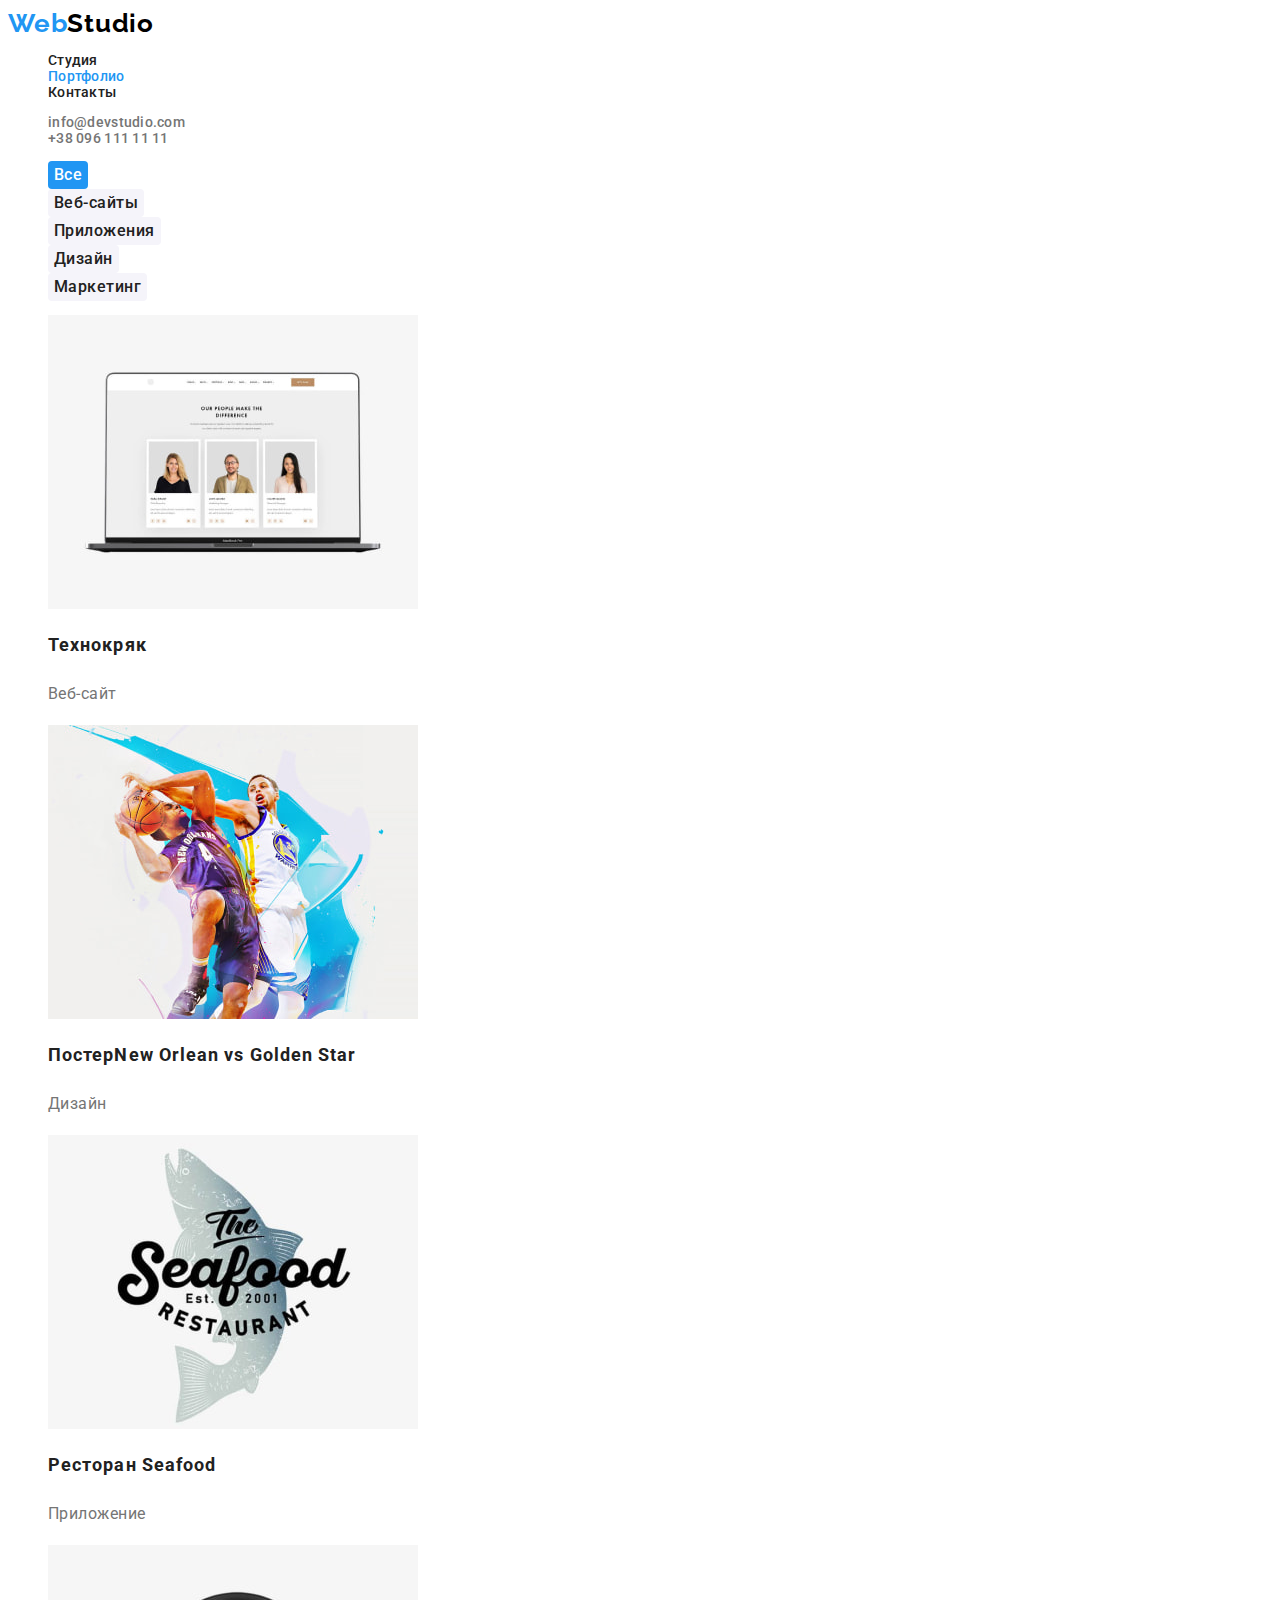
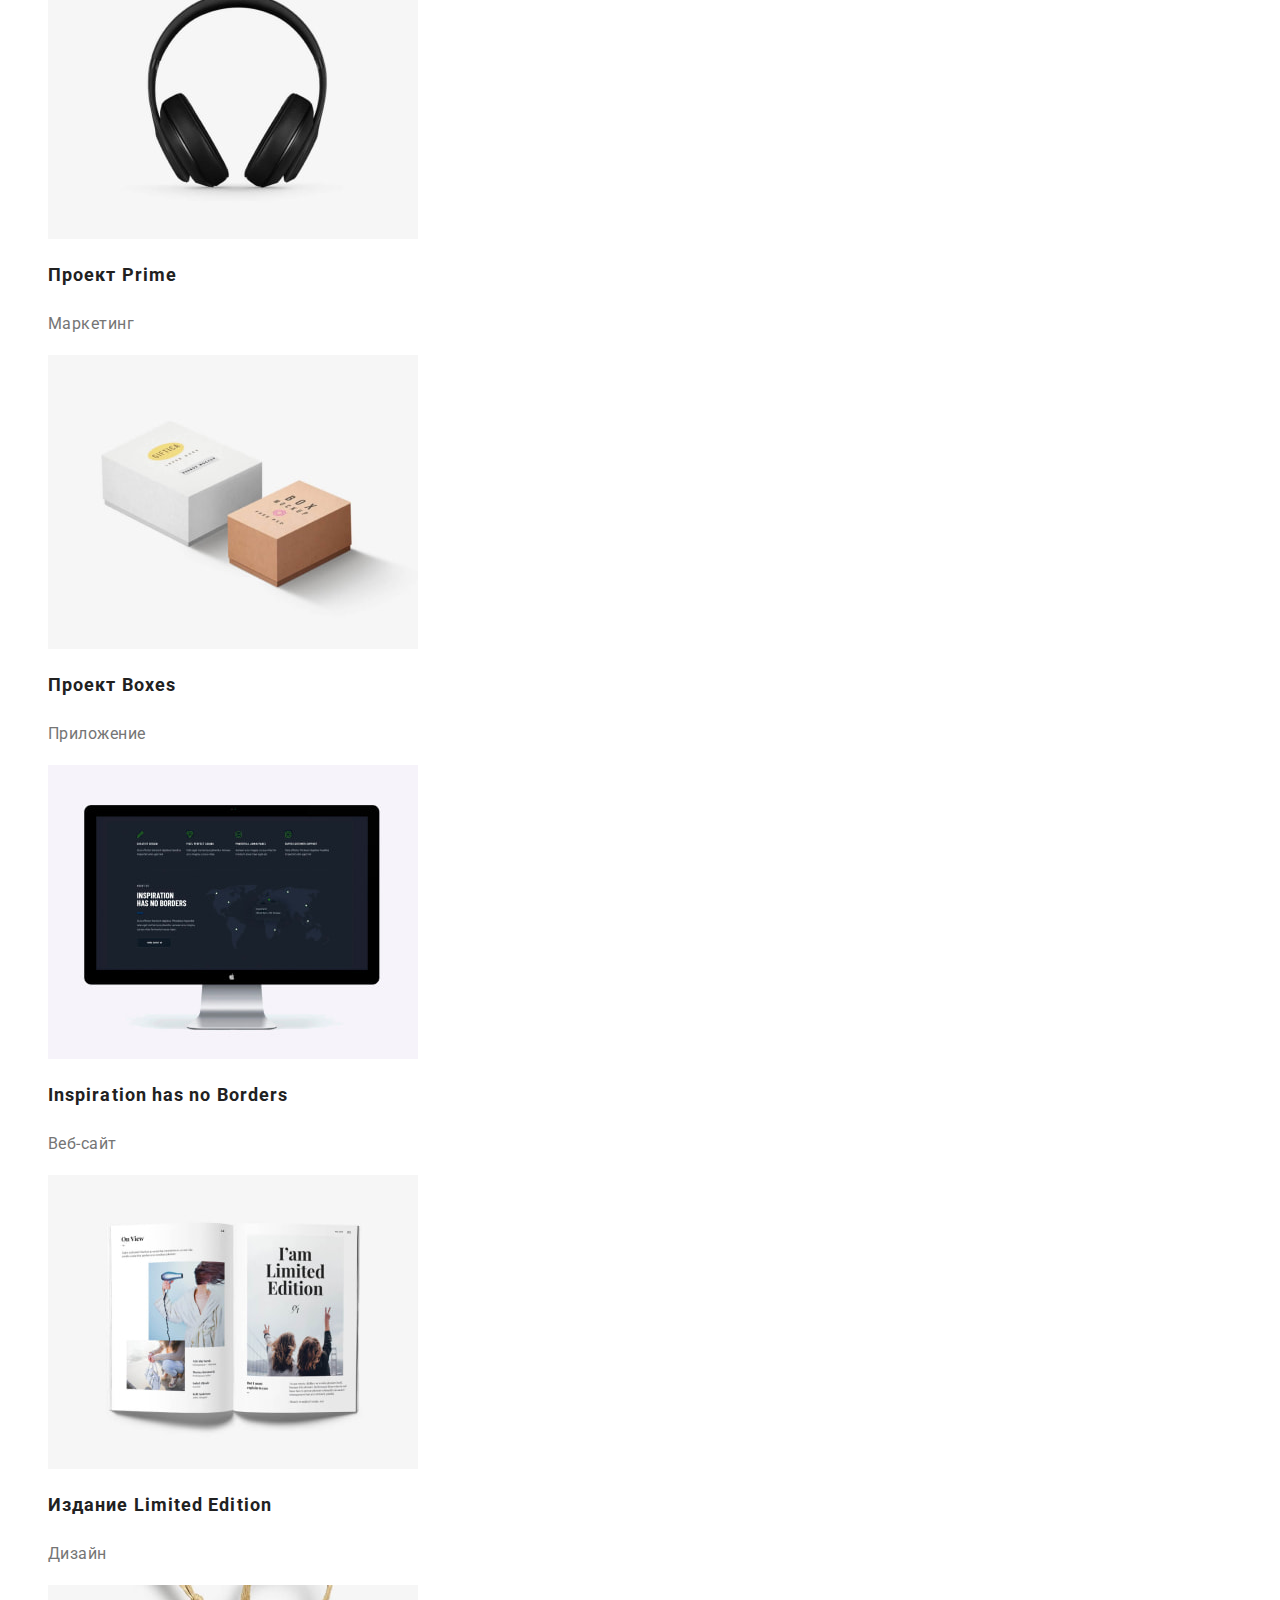
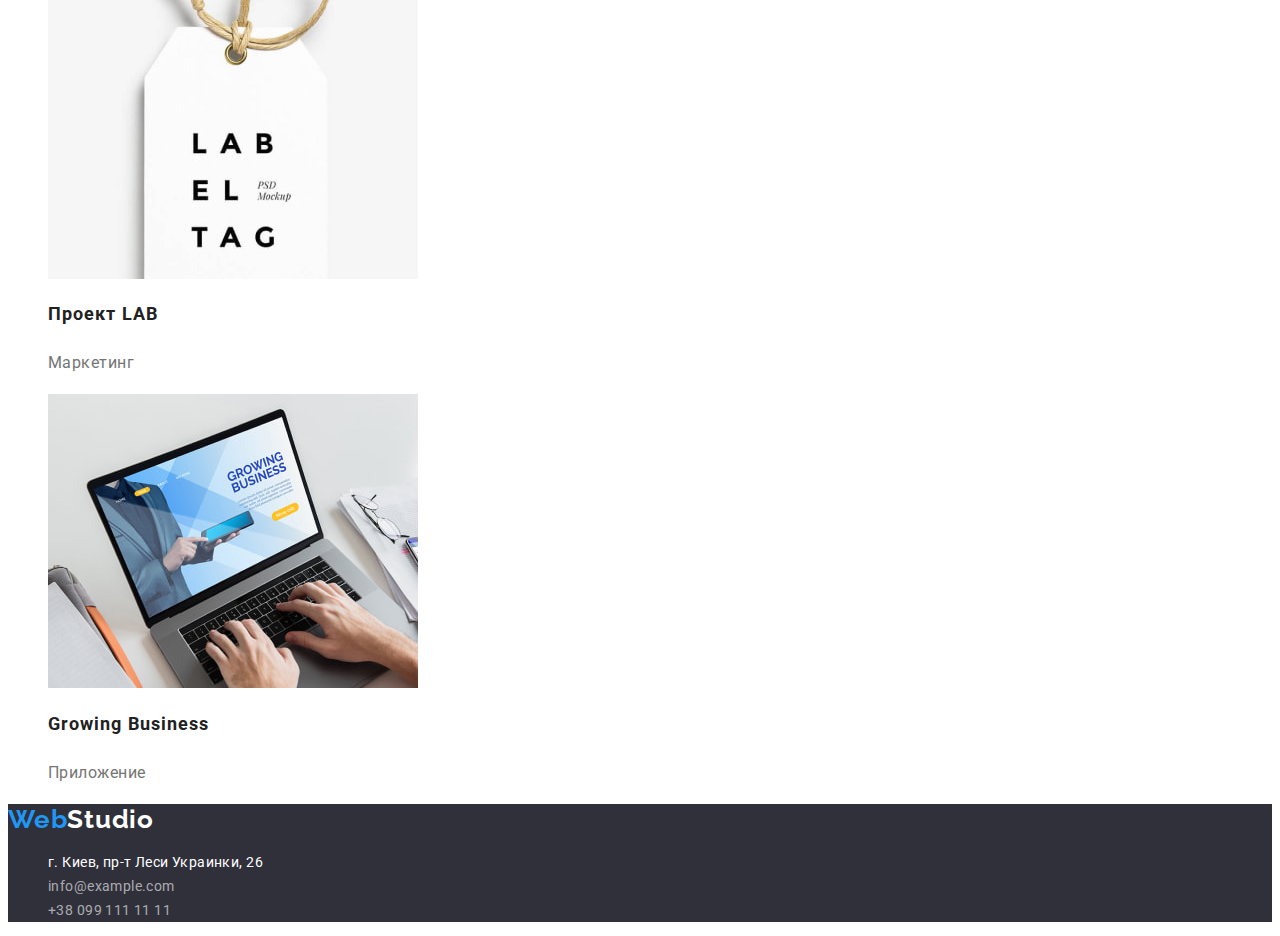
==== portfolio.html @ 47fa458d "Initial commit" ====
<!DOCTYPE html>
<html lang="ru">
  <head>
    <meta charset="UTF-8" />
    <meta http-equiv="X-UA-Compatible" content="IE=edge" />
    <meta name="viewport" content="width=device-width, initial-scale=1.0" />
    <title>Портфолио</title>
    <link rel="preconnect" href="https://fonts.gstatic.com" />
    <link
      href="https://fonts.googleapis.com/css2?family=Roboto:wght@400;500;700;900&family=Raleway:wght@700&display=swap"
      rel="stylesheet"
    />
    <link rel="stylesheet" href="./css/styles.css" />
  </head>
  <body>
    <!-- Page top -->
    <header class="page-header">
      <a class="logo link" href="./index.html" lang="en"> <span class="logo-web">Web</span>Studio</a>
      <!-- Main navigation -->
      <nav class="site-nav">
        <ul class="site-nav-list list">
          <li>
            <a class="nav-link link" href="./index.html">Студия</a>
          </li>
          <li>
            <a class="nav-link link current" href="./portfolio.html">Портфолио</a>
          </li>
          <li>
            <a class="nav-link link" href="">Контакты</a>
          </li>
        </ul>
      </nav>
      <!-- Contacts -->
      <ul class="contact-header list">
        <li>
          <a class="header-contact-link link" href="mailto:info@devstudio.com">info@devstudio.com</a>
        </li>
        <li>
          <a class="header-contact-link link" href="tel:+380961111111">+38 096 111 11 11</a>
        </li>
      </ul>
    </header>
    <main class="portfolio-page">
      <!-- Portfolio -->
      <section class="portfolio">
        <h1 hidden>Portfolio</h1>
        <!-- Filter -->
        <ul class="filter-list list">
          <!-- цвет фона, цвет текста, ховер, фокус -->
          <li class="filter-item"><button class="filter-btn all" type="button">Все</button></li>
          <li class="filter-item">
            <button class="filter-btn" type="button">Веб-сайты</button>
          </li>
          <li class="filter-item">
            <button class="filter-btn" type="button">Приложения</button>
          </li>
          <li class="filter-item"><button class="filter-btn" type="button">Дизайн</button></li>
          <li class="filter-item">
            <button class="filter-btn" type="button">Маркетинг</button>
          </li>
        </ul>
        <!-- Projects -->
        <ul class="projects-list list">
          <li class="projects-item">
            <a class="projects-link link" href="#techkriak">
              <img
                src="./images/projects/technokriak.jpg"
                alt="Технокряк"
                width="370"
                height="294"
                id="techkriak"
              />
              <h2 class="projects-subtitle">Технокряк</h2>
              <p class="projects-type">Веб-сайт</p>
            </a>
          </li>
          <li class="projects-item">
            <a class="projects-link link" href="#new-orlean">
              <img
                src="./images/projects/poster-new-orlean.jpg"
                alt="Баскетболисты"
                width="370"
                height="294"
                id="new-orlean"
              />
              <h2 class="projects-subtitle">Постер<span lang="en">New Orlean vs Golden Star</span></h2>
              <p class="projects-type">Дизайн</p>
            </a>
          </li>
          <li class="projects-item">
            <a class="projects-link link" href="#seefood">
              <img
                src="./images/projects/app-seefood.jpg"
                alt="Логотип ресторана"
                width="370"
                height="294"
                id="seefood"
              />
              <h2 class="projects-subtitle">Ресторан <span lang="en">Seafood</span></h2>
              <p class="projects-type">Приложение</p>
            </a>
          </li>
          <li class="projects-item">
            <a class="projects-link link" href="#prime">
              <img
                src="./images/projects/project-prime.jpg"
                alt="Логотип"
                width="370"
                height="294"
                id="prime"
              />
              <h2 class="projects-subtitle">Проект <span lang="en">Prime</span></h2>
              <p class="projects-type">Маркетинг</p>
            </a>
          </li>
          <li class="projects-item">
            <a class="projects-link link" href="#boxes">
              <img
                src="./images/projects/app-boxes.jpg"
                alt="Логотип"
                width="370"
                height="294"
                id="boxes"
              />
              <h2 class="projects-subtitle">Проект <span lang="en">Boxes</span></h2>
              <p class="projects-type">Приложение</p>
            </a>
          </li>
          <li class="projects-item">
            <a class="projects-link link" href="#inspiration">
              <img
                src="./images/projects/inspiration.jpg"
                alt="Логотип"
                width="370"
                height="294"
                id="inspiration"
              />
              <h2 class="projects-subtitle" lang="en">Inspiration has no Borders</h2>
              <p class="projects-type">Веб-сайт</p>
            </a>
          </li>
          <li class="projects-item">
            <a class="projects-link link" href="#lim-edition">
              <img
                src="./images/projects/limited-edition.jpg"
                alt="Логотип"
                width="370"
                height="294"
                id="lim-edition"
              />
              <h2 class="projects-subtitle">Издание <span lang="en">Limited Edition</span></h2>
              <p class="projects-type">Дизайн</p>
            </a>
          </li>
          <li class="projects-item">
            <a class="projects-link link" href="#lab">
              <img
                src="./images/projects/project-lab.jpg"
                alt="Логотип"
                width="370"
                height="294"
                id="lab"
              />
              <h2 class="projects-subtitle">Проект <span lang="en">LAB</span></h2>
              <p class="projects-type">Маркетинг</p>
            </a>
          </li>
          <li class="projects-item">
            <a class="projects-link link" href="#business">
              <img
                src="./images/projects/growing-business.jpg"
                alt="Логотип"
                width="370"
                height="294"
                id="business"
              />
              <h2 class="projects-subtitle" lang="en">Growing Business</h2>
              <p class="projects-type">Приложение</p>
            </a>
          </li>
        </ul>
      </section>
    </main>
    <!-- Footer -->
    <footer class="footer">
        <a class="logo-footer link" href="./index.html" lang="en">
          <span class="logo-web">Web</span>Studio</a
        >
      <address class="contacts-footer">
        <ul class="footer-list list">
          <li class="footer-address">г. Киев, пр-т Леси Украинки, 26</li>
          <li class="footer-list-item">
            <a class="footer-contact-link link" href="mailto:info@example.com">info@example.com</a>
          </li>
          <li class="footer-list-item">
            <a class="footer-contact-link link" href="tel:+380991111111">+38 099 111 11 11</a>
          </li>
        </ul>
      </address>
    </footer>
  </body>
</html>
---- css/styles.css ----
:root {
  --main-text-color: #212121;
  --main-white: #ffffff;
  --header-logo-color: #000000;
  --web-logo-color: #2196f3;
  --sub-color: #757575;
  --footer-background-color: #2f303a;
  --team-background-color: #f5f4fa;
  --footer-contacts-color: rgba(255, 255, 255, 0.6);
}

body {
  font-family: 'Roboto', sans-serif;
  font-size: 14px;
  color: var(--main-text-color);
  background-color: var(--main-white);
}

.link {
  text-decoration: none;
}

.list {
  list-style-type: none;
}

.hero-btn,
.filter-btn {
  cursor: pointer;
}

.page-header {
  font-weight: 500;
  line-height: 1.14;
  letter-spacing: 0.02em;
}

.logo,
.logo-footer,
.benefits-item,
.benefits-item-title,
.what-we-do-title,
.team,
.contacts-footer,
.filter-btn,
.projects-type {
  letter-spacing: 0.03em;
}

.logo,
.logo-footer {
  font-family: 'Raleway';
  font-style: inherit;
  font-weight: 700;
  font-size: 26px;
  line-height: 1.2;
}

.logo {
  color: var(--header-logo-color);
}

.logo-web {
  color: var(--web-logo-color);
}

.nav-link {
  color: var(--main-text-color);
}

.current {
  color: var(--web-logo-color);
}

.header-contact-link {
  color: var(--sub-color);
}

.nav-link:hover,
.nav-link:focus,
.header-contact-link:hover,
.header-contact-link:focus {
  color: var(--web-logo-color);
}

.hero {
  background-color: var(--footer-background-color);
}

.hero-title {
  font-weight: 900;
  font-size: 44px;
  line-height: 1.36;
  color: var(--main-white);
  text-align: center;
  letter-spacing: 0.06em;
  text-transform: uppercase;
}

.hero-btn {
  display: flex;
  font-family: inherit;
  font-weight: 700;
  line-height: 1.875;
  color: var(--main-white);
  align-items: center;
  text-align: center;
  letter-spacing: 0.06em;
  background-color: var(--web-logo-color);
  border-radius: 4px;
  border-style: none;
}

.benefits-item-title {
  font-size: inherit;
  font-weight: 700;
  line-height: 1.14;
  text-transform: uppercase;
}

.benefits-item-text {
  line-height: 1.7;
  color: var(--sub-color);
}

.what-we-do-title {
  font-weight: 700;
  font-size: 36px;
  line-height: 1.16;
}

.team {
  background-color: var(--team-background-color);
}

.team-title {
  font-weight: 700;
  font-size: 36px;
  line-height: 1.16;
}

.team-item {
  background-color: var(--main-white);
}

.team-item-name,
.team-item-prof {
  font-size: 16px;
  line-height: 1.1875;
  text-align: center;
}

.team-item-name {
  font-weight: 500;
}

.team-item-prof {
  color: var(--sub-color);
}

.footer {
  background-color: var(--footer-background-color);
}

.logo-footer,
.footer-address {
  color: var(--main-white);
}

.contacts-footer {
  font-style: normal;
  line-height: 1.715;
}

.footer-contact-link {
  color: var(--footer-contacts-color);
}

.footer-contact-link:hover,
.footer-contact-link:focus {
  color: var(--web-logo-color);
}

.filter-btn {
  font-family: inherit;
  font-weight: 500;
  font-size: 16px;
  line-height: 1.625;
  color: var(--main-text-color);
  background-color: var(--team-background-color);
  border-radius: 4px;
  border-style: none;
}

.all {
  color: var(--main-white);
  background-color: var(--web-logo-color);
}

.filter-btn:hover,
.filter-btn:focus {
  background-color: var(--web-logo-color);
  color: var(--main-white);
}

.projects-subtitle {
  font-weight: 700;
  font-size: 18px;
  line-height: 2;
  letter-spacing: 0.06em;
  color: var(--main-text-color);
}

.projects-type {
  font-size: 16px;
  line-height: 1.875;
  color: var(--sub-color);
}
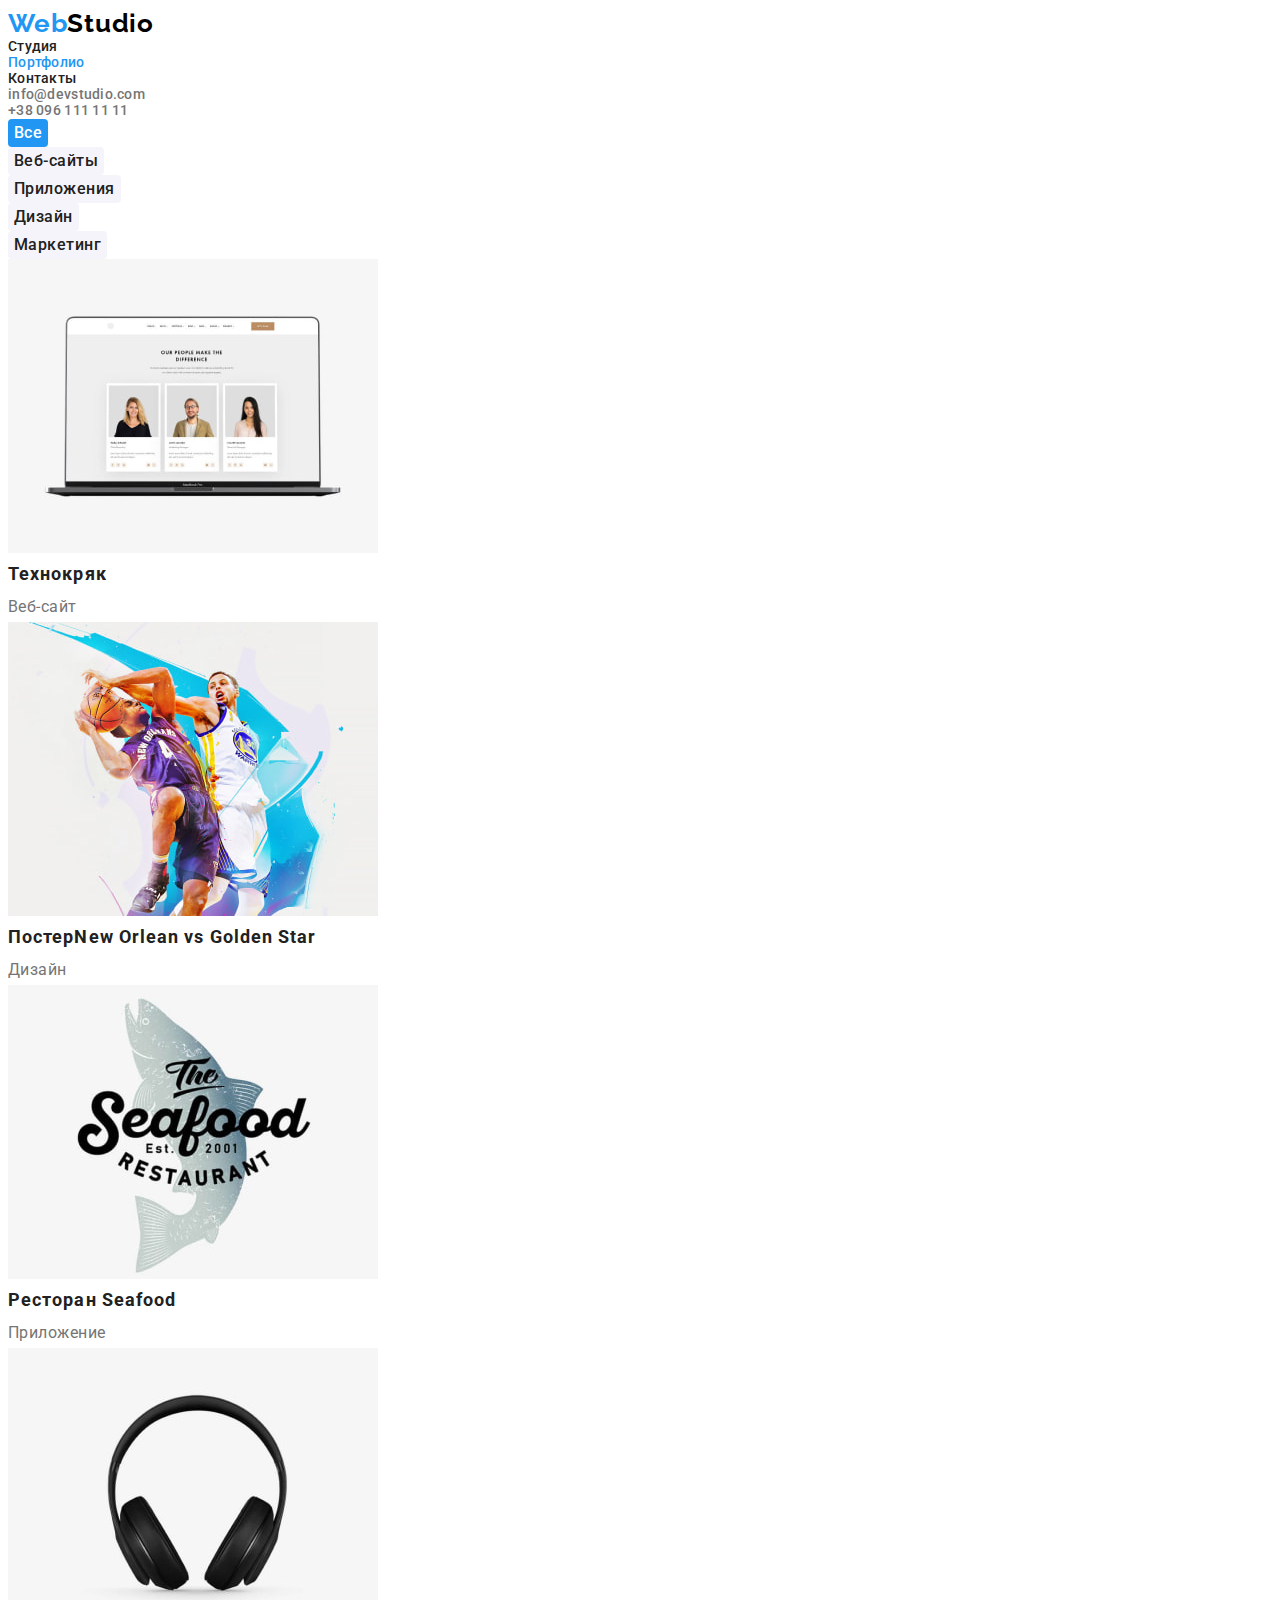
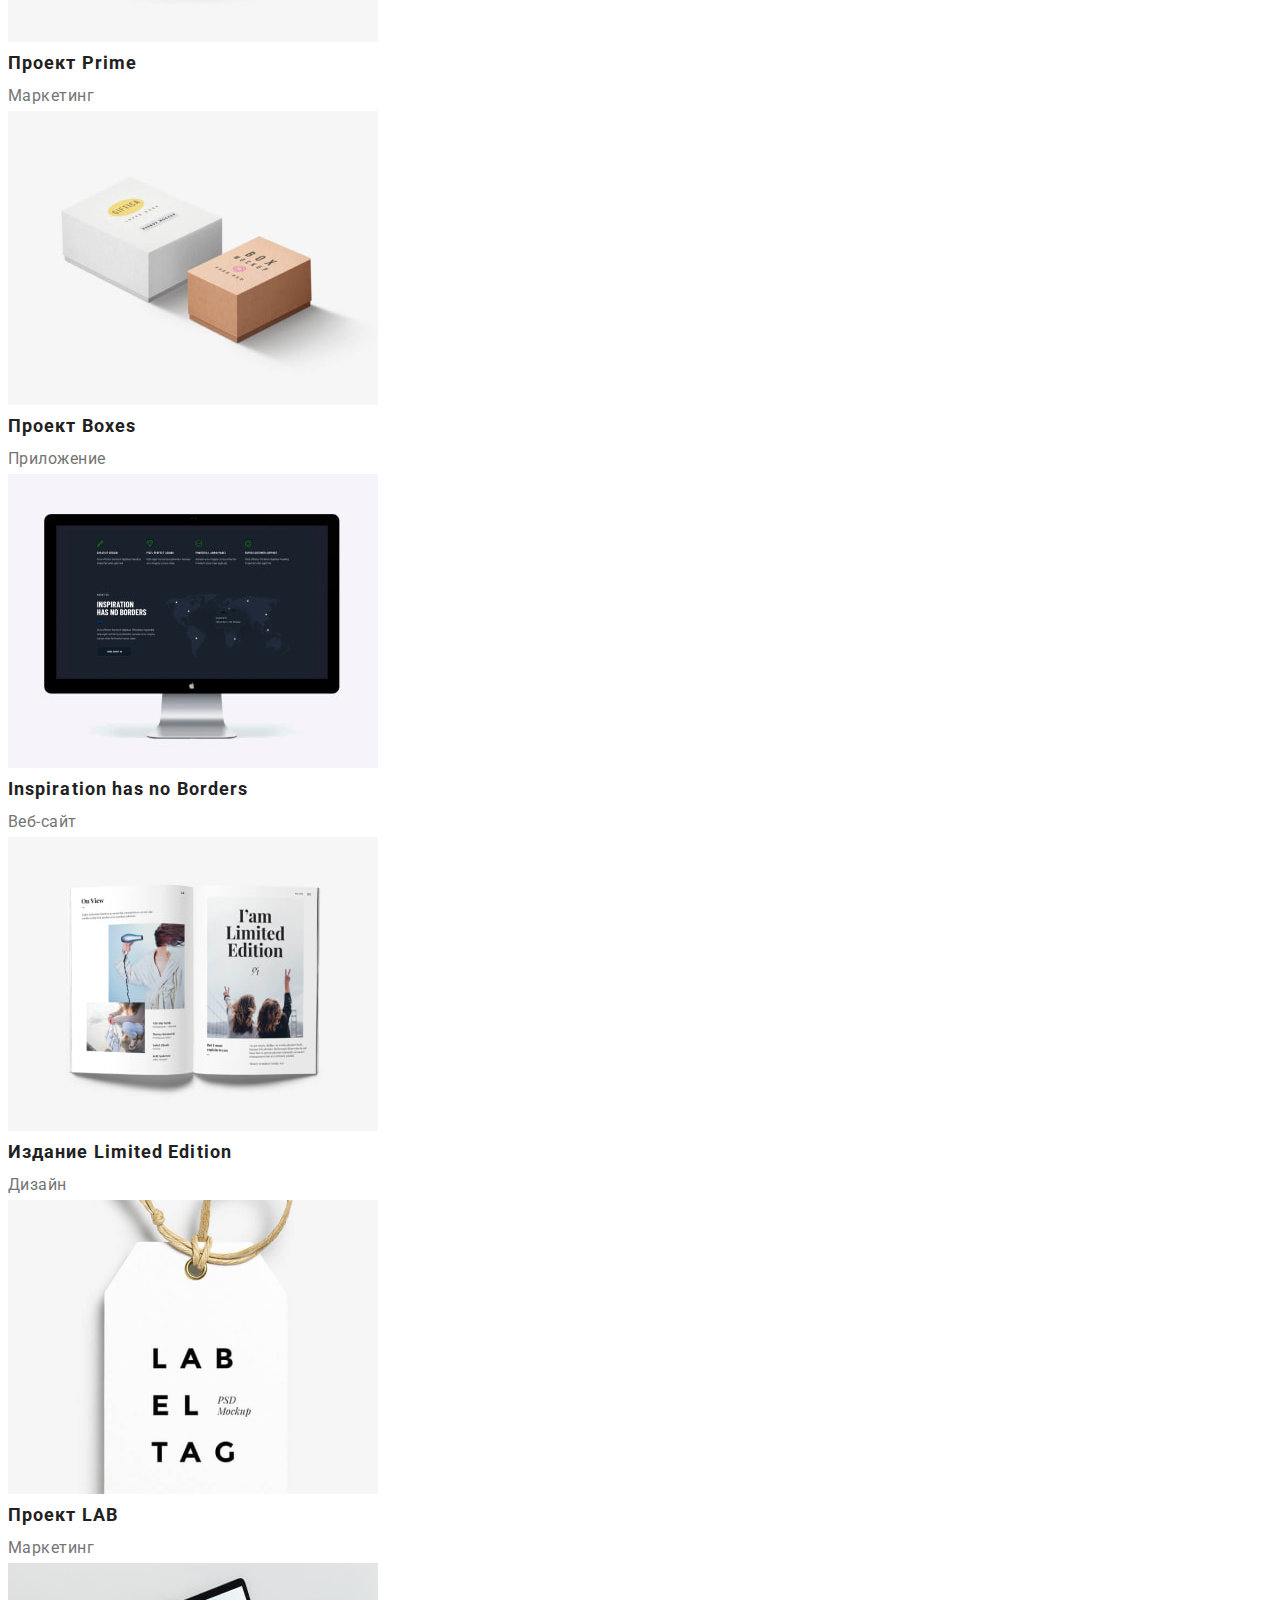
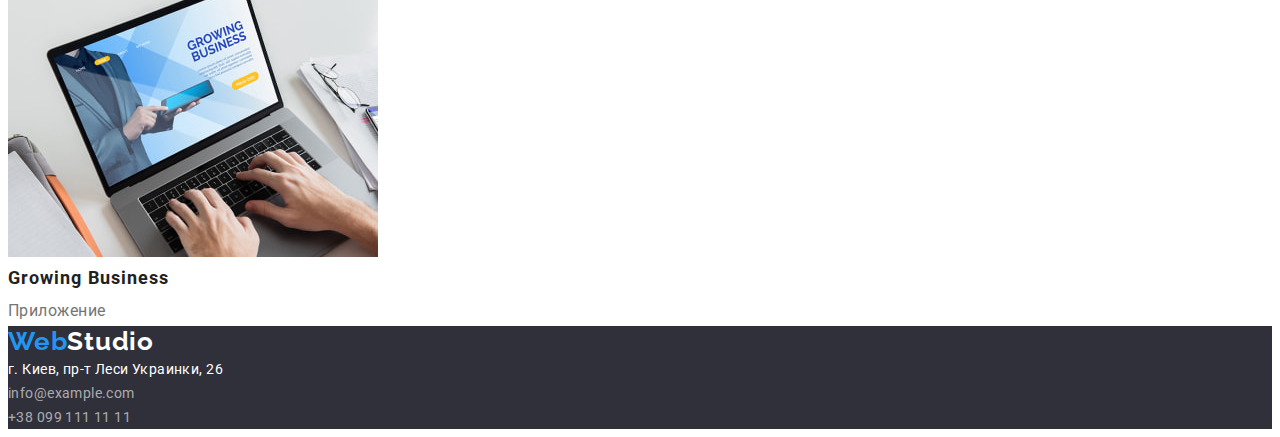
==== commit df23e312: "added divs" ====
--- a/portfolio.html
+++ b/portfolio.html
@@ -15,6 +15,7 @@
   <body>
     <!-- Page top -->
     <header class="page-header">
+      <div class="container">
       <a class="logo link" href="./index.html" lang="en"> <span class="logo-web">Web</span>Studio</a>
       <!-- Main navigation -->
       <nav class="site-nav">
@@ -39,10 +40,12 @@
           <a class="header-contact-link link" href="tel:+380961111111">+38 096 111 11 11</a>
         </li>
       </ul>
+      </div>
     </header>
     <main class="portfolio-page">
       <!-- Portfolio -->
       <section class="portfolio">
+        <div class="container">
         <h1 hidden>Portfolio</h1>
         <!-- Filter -->
         <ul class="filter-list list">
@@ -179,10 +182,12 @@
             </a>
           </li>
         </ul>
+        </div>
       </section>
     </main>
     <!-- Footer -->
     <footer class="footer">
+      <div class="container">
         <a class="logo-footer link" href="./index.html" lang="en">
           <span class="logo-web">Web</span>Studio</a
         >
@@ -197,6 +202,7 @@
           </li>
         </ul>
       </address>
+      </div>
     </footer>
   </body>
 </html>
--- a/css/styles.css
+++ b/css/styles.css
@@ -16,6 +16,11 @@
   background-color: var(--main-white);
 }
 
+h1, h2, h3, p, ul {
+  margin: 0;
+  padding: 0;
+}
+
 .link {
   text-decoration: none;
 }
@@ -27,6 +32,10 @@
 .hero-btn,
 .filter-btn {
   cursor: pointer;
+}
+
+.container {
+  
 }
 
 .page-header {
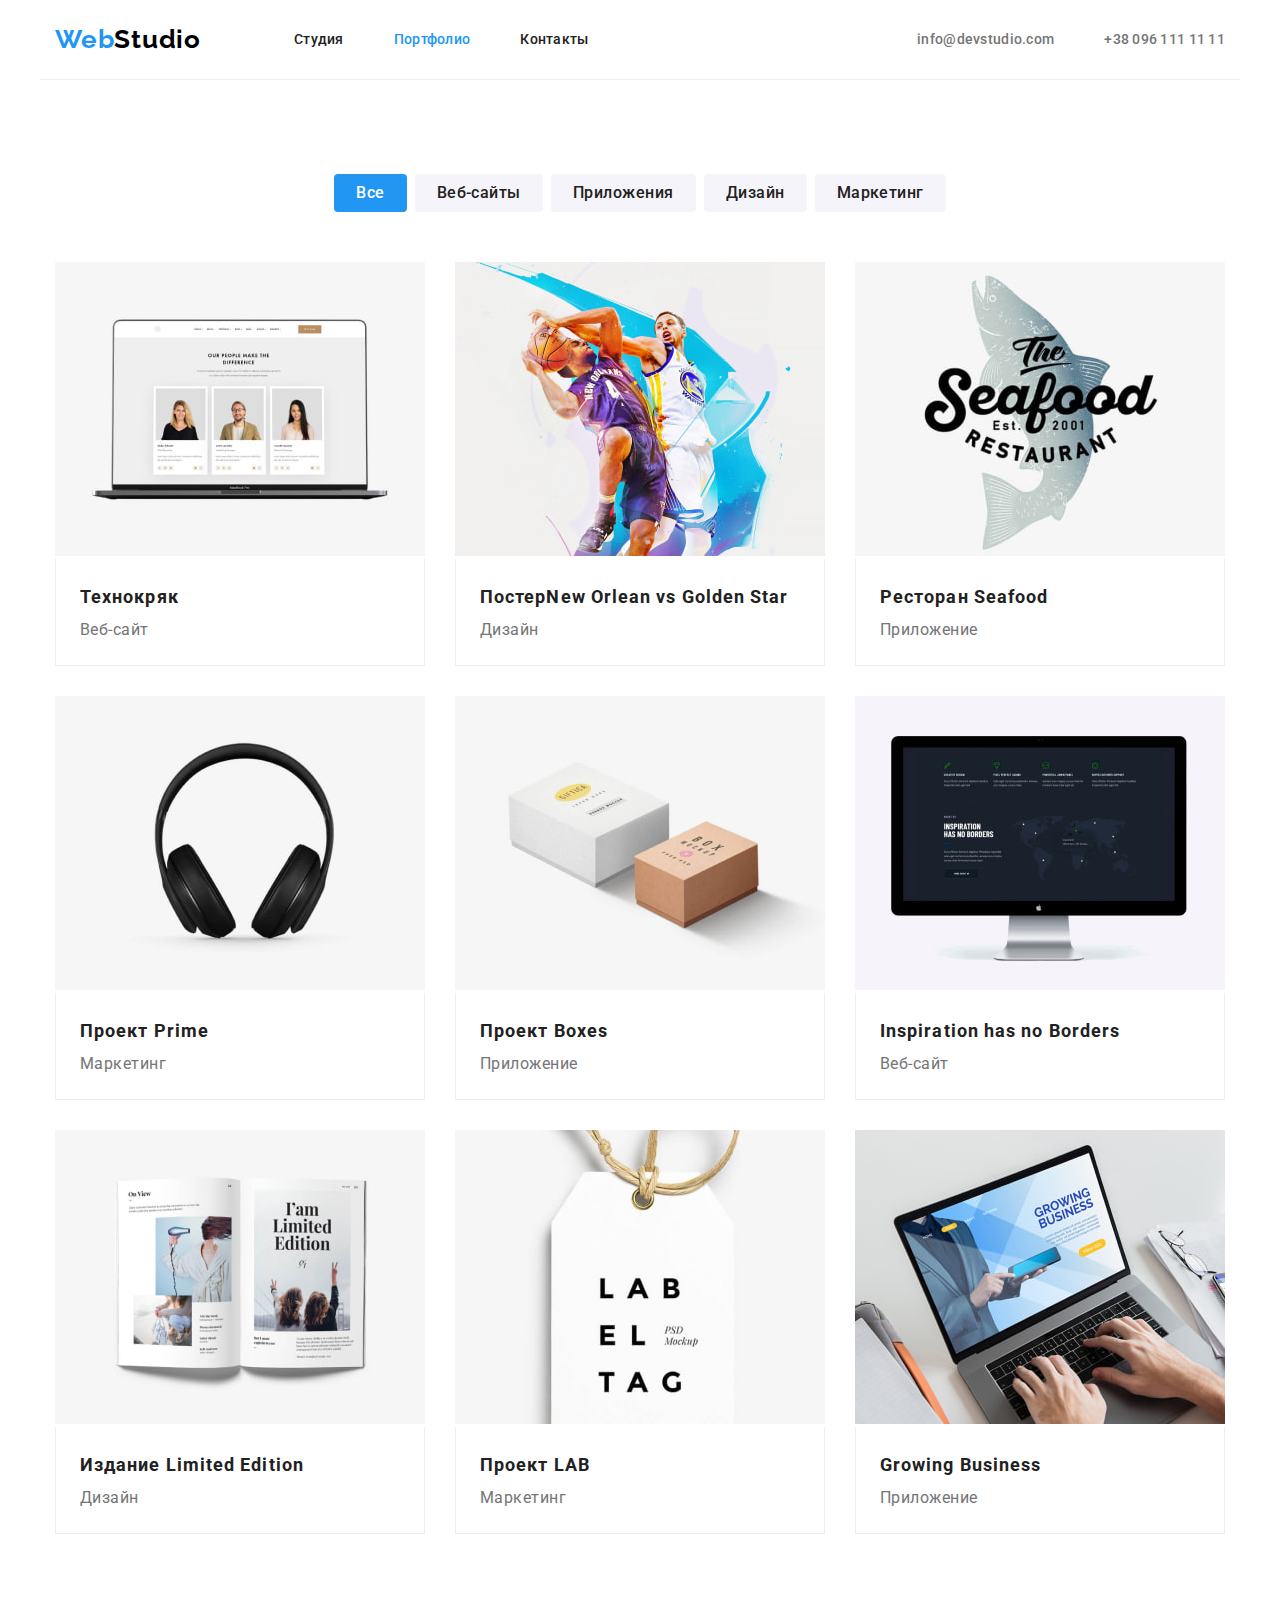
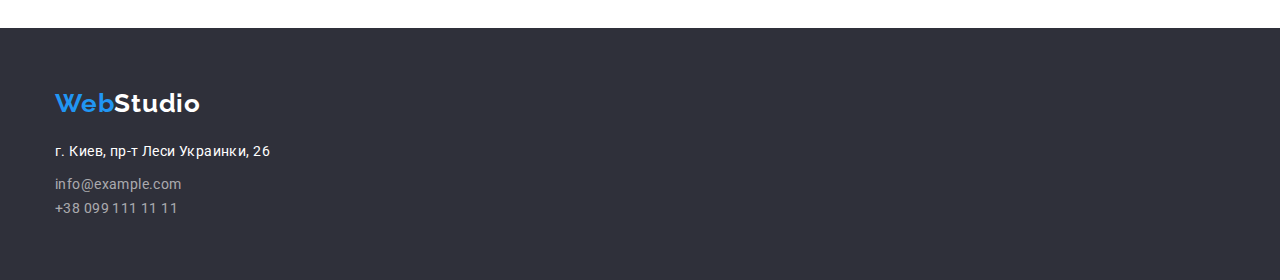
==== commit 2692405c: "styled pages" ====
--- a/portfolio.html
+++ b/portfolio.html
@@ -10,178 +10,208 @@
       href="https://fonts.googleapis.com/css2?family=Roboto:wght@400;500;700;900&family=Raleway:wght@700&display=swap"
       rel="stylesheet"
     />
+    <link
+      rel="stylesheet"
+      href="https://cdn.jsdelivr.net/npm/modern-normalize@1.1.0/modern-normalize.min.css"
+    />
     <link rel="stylesheet" href="./css/styles.css" />
   </head>
   <body>
     <!-- Page top -->
     <header class="page-header">
       <div class="container">
-      <a class="logo link" href="./index.html" lang="en"> <span class="logo-web">Web</span>Studio</a>
-      <!-- Main navigation -->
-      <nav class="site-nav">
-        <ul class="site-nav-list list">
-          <li>
-            <a class="nav-link link" href="./index.html">Студия</a>
+        <a class="logo link" href="./index.html" lang="en">
+          <span class="logo-web">Web</span>Studio</a
+        >
+        <!-- Main navigation -->
+        <nav class="site-nav">
+          <ul class="site-nav-list list">
+            <li class="nav-item">
+              <a class="nav-link link" href="./index.html">Студия</a>
+            </li>
+            <li class="nav-item">
+              <a class="nav-link link current" href="./portfolio.html">Портфолио</a>
+            </li>
+            <li class="nav-item">
+              <a class="nav-link link" href="">Контакты</a>
+            </li>
+          </ul>
+        </nav>
+        <!-- Contacts -->
+        <ul class="contact-header list">
+          <li class="contact-item">
+            <a class="header-contact-link link" href="mailto:info@devstudio.com"
+              >info@devstudio.com</a
+            >
           </li>
-          <li>
-            <a class="nav-link link current" href="./portfolio.html">Портфолио</a>
-          </li>
-          <li>
-            <a class="nav-link link" href="">Контакты</a>
+          <li class="contact-item">
+            <a class="header-contact-link link" href="tel:+380961111111">+38 096 111 11 11</a>
           </li>
         </ul>
-      </nav>
-      <!-- Contacts -->
-      <ul class="contact-header list">
-        <li>
-          <a class="header-contact-link link" href="mailto:info@devstudio.com">info@devstudio.com</a>
-        </li>
-        <li>
-          <a class="header-contact-link link" href="tel:+380961111111">+38 096 111 11 11</a>
-        </li>
-      </ul>
       </div>
     </header>
     <main class="portfolio-page">
       <!-- Portfolio -->
       <section class="portfolio">
         <div class="container">
-        <h1 hidden>Portfolio</h1>
-        <!-- Filter -->
-        <ul class="filter-list list">
-          <!-- цвет фона, цвет текста, ховер, фокус -->
-          <li class="filter-item"><button class="filter-btn all" type="button">Все</button></li>
-          <li class="filter-item">
-            <button class="filter-btn" type="button">Веб-сайты</button>
-          </li>
-          <li class="filter-item">
-            <button class="filter-btn" type="button">Приложения</button>
-          </li>
-          <li class="filter-item"><button class="filter-btn" type="button">Дизайн</button></li>
-          <li class="filter-item">
-            <button class="filter-btn" type="button">Маркетинг</button>
-          </li>
-        </ul>
-        <!-- Projects -->
-        <ul class="projects-list list">
-          <li class="projects-item">
-            <a class="projects-link link" href="#techkriak">
-              <img
-                src="./images/projects/technokriak.jpg"
-                alt="Технокряк"
-                width="370"
-                height="294"
-                id="techkriak"
-              />
-              <h2 class="projects-subtitle">Технокряк</h2>
-              <p class="projects-type">Веб-сайт</p>
-            </a>
-          </li>
-          <li class="projects-item">
-            <a class="projects-link link" href="#new-orlean">
-              <img
-                src="./images/projects/poster-new-orlean.jpg"
-                alt="Баскетболисты"
-                width="370"
-                height="294"
-                id="new-orlean"
-              />
-              <h2 class="projects-subtitle">Постер<span lang="en">New Orlean vs Golden Star</span></h2>
-              <p class="projects-type">Дизайн</p>
-            </a>
-          </li>
-          <li class="projects-item">
-            <a class="projects-link link" href="#seefood">
-              <img
-                src="./images/projects/app-seefood.jpg"
-                alt="Логотип ресторана"
-                width="370"
-                height="294"
-                id="seefood"
-              />
-              <h2 class="projects-subtitle">Ресторан <span lang="en">Seafood</span></h2>
-              <p class="projects-type">Приложение</p>
-            </a>
-          </li>
-          <li class="projects-item">
-            <a class="projects-link link" href="#prime">
-              <img
-                src="./images/projects/project-prime.jpg"
-                alt="Логотип"
-                width="370"
-                height="294"
-                id="prime"
-              />
-              <h2 class="projects-subtitle">Проект <span lang="en">Prime</span></h2>
-              <p class="projects-type">Маркетинг</p>
-            </a>
-          </li>
-          <li class="projects-item">
-            <a class="projects-link link" href="#boxes">
-              <img
-                src="./images/projects/app-boxes.jpg"
-                alt="Логотип"
-                width="370"
-                height="294"
-                id="boxes"
-              />
-              <h2 class="projects-subtitle">Проект <span lang="en">Boxes</span></h2>
-              <p class="projects-type">Приложение</p>
-            </a>
-          </li>
-          <li class="projects-item">
-            <a class="projects-link link" href="#inspiration">
-              <img
-                src="./images/projects/inspiration.jpg"
-                alt="Логотип"
-                width="370"
-                height="294"
-                id="inspiration"
-              />
-              <h2 class="projects-subtitle" lang="en">Inspiration has no Borders</h2>
-              <p class="projects-type">Веб-сайт</p>
-            </a>
-          </li>
-          <li class="projects-item">
-            <a class="projects-link link" href="#lim-edition">
-              <img
-                src="./images/projects/limited-edition.jpg"
-                alt="Логотип"
-                width="370"
-                height="294"
-                id="lim-edition"
-              />
-              <h2 class="projects-subtitle">Издание <span lang="en">Limited Edition</span></h2>
-              <p class="projects-type">Дизайн</p>
-            </a>
-          </li>
-          <li class="projects-item">
-            <a class="projects-link link" href="#lab">
-              <img
-                src="./images/projects/project-lab.jpg"
-                alt="Логотип"
-                width="370"
-                height="294"
-                id="lab"
-              />
-              <h2 class="projects-subtitle">Проект <span lang="en">LAB</span></h2>
-              <p class="projects-type">Маркетинг</p>
-            </a>
-          </li>
-          <li class="projects-item">
-            <a class="projects-link link" href="#business">
-              <img
-                src="./images/projects/growing-business.jpg"
-                alt="Логотип"
-                width="370"
-                height="294"
-                id="business"
-              />
-              <h2 class="projects-subtitle" lang="en">Growing Business</h2>
-              <p class="projects-type">Приложение</p>
-            </a>
-          </li>
-        </ul>
+          <h1 hidden>Portfolio</h1>
+          <!-- Filter -->
+          <ul class="filter-list list">
+            <!-- цвет фона, цвет текста, ховер, фокус -->
+            <li class="filter-item"><button class="filter-btn all" type="button">Все</button></li>
+            <li class="filter-item">
+              <button class="filter-btn wed-sites" type="button">Веб-сайты</button>
+            </li>
+            <li class="filter-item">
+              <button class="filter-btn apps" type="button">Приложения</button>
+            </li>
+            <li class="filter-item">
+              <button class="filter-btn design" type="button">Дизайн</button>
+            </li>
+            <li class="filter-item">
+              <button class="filter-btn marketing" type="button">Маркетинг</button>
+            </li>
+          </ul>
+          <!-- Projects -->
+          <ul class="projects-list list">
+            <li class="projects-item">
+              <a class="projects-link link" href="#techkriak">
+                <img
+                  src="./images/projects/technokriak.jpg"
+                  alt="Технокряк"
+                  width="370"
+                  height="294"
+                  id="techkriak"
+                />
+                <div class="projects-text">
+                  <h2 class="projects-subtitle">Технокряк</h2>
+                  <p class="projects-type">Веб-сайт</p>
+                </div>
+              </a>
+            </li>
+            <li class="projects-item">
+              <a class="projects-link link" href="#new-orlean">
+                <img
+                  src="./images/projects/poster-new-orlean.jpg"
+                  alt="Баскетболисты"
+                  width="370"
+                  height="294"
+                  id="new-orlean"
+                />
+                <div class="projects-text">
+                  <h2 class="projects-subtitle">
+                    Постер<span lang="en">New Orlean vs Golden Star</span>
+                  </h2>
+                  <p class="projects-type">Дизайн</p>
+                </div>
+              </a>
+            </li>
+            <li class="projects-item">
+              <a class="projects-link link" href="#seefood">
+                <img
+                  src="./images/projects/app-seefood.jpg"
+                  alt="Логотип ресторана"
+                  width="370"
+                  height="294"
+                  id="seefood"
+                />
+                <div class="projects-text">
+                  <h2 class="projects-subtitle">Ресторан <span lang="en">Seafood</span></h2>
+                  <p class="projects-type">Приложение</p>
+                </div>
+              </a>
+            </li>
+            <li class="projects-item">
+              <a class="projects-link link" href="#prime">
+                <img
+                  src="./images/projects/project-prime.jpg"
+                  alt="Логотип"
+                  width="370"
+                  height="294"
+                  id="prime"
+                />
+                <div class="projects-text">
+                  <h2 class="projects-subtitle">Проект <span lang="en">Prime</span></h2>
+                  <p class="projects-type">Маркетинг</p>
+                </div>
+              </a>
+            </li>
+            <li class="projects-item">
+              <a class="projects-link link" href="#boxes">
+                <img
+                  src="./images/projects/app-boxes.jpg"
+                  alt="Логотип"
+                  width="370"
+                  height="294"
+                  id="boxes"
+                />
+                <div class="projects-text">
+                  <h2 class="projects-subtitle">Проект <span lang="en">Boxes</span></h2>
+                  <p class="projects-type">Приложение</p>
+                </div>
+              </a>
+            </li>
+            <li class="projects-item">
+              <a class="projects-link link" href="#inspiration">
+                <img
+                  src="./images/projects/inspiration.jpg"
+                  alt="Логотип"
+                  width="370"
+                  height="294"
+                  id="inspiration"
+                />
+                <div class="projects-text">
+                  <h2 class="projects-subtitle" lang="en">Inspiration has no Borders</h2>
+                  <p class="projects-type">Веб-сайт</p>
+                </div>
+              </a>
+            </li>
+            <li class="projects-item">
+              <a class="projects-link link" href="#lim-edition">
+                <img
+                  src="./images/projects/limited-edition.jpg"
+                  alt="Логотип"
+                  width="370"
+                  height="294"
+                  id="lim-edition"
+                />
+                <div class="projects-text">
+                  <h2 class="projects-subtitle">Издание <span lang="en">Limited Edition</span></h2>
+                  <p class="projects-type">Дизайн</p>
+                </div>
+              </a>
+            </li>
+            <li class="projects-item">
+              <a class="projects-link link" href="#lab">
+                <img
+                  src="./images/projects/project-lab.jpg"
+                  alt="Логотип"
+                  width="370"
+                  height="294"
+                  id="lab"
+                />
+                <div class="projects-text">
+                  <h2 class="projects-subtitle">Проект <span lang="en">LAB</span></h2>
+                  <p class="projects-type">Маркетинг</p>
+                </div>
+              </a>
+            </li>
+            <li class="projects-item">
+              <a class="projects-link link" href="#business">
+                <img
+                  src="./images/projects/growing-business.jpg"
+                  alt="Логотип"
+                  width="370"
+                  height="294"
+                  id="business"
+                />
+                <div class="projects-text">
+                  <h2 class="projects-subtitle" lang="en">Growing Business</h2>
+                  <p class="projects-type">Приложение</p>
+                </div>
+              </a>
+            </li>
+          </ul>
         </div>
       </section>
     </main>
@@ -191,17 +221,19 @@
         <a class="logo-footer link" href="./index.html" lang="en">
           <span class="logo-web">Web</span>Studio</a
         >
-      <address class="contacts-footer">
-        <ul class="footer-list list">
-          <li class="footer-address">г. Киев, пр-т Леси Украинки, 26</li>
-          <li class="footer-list-item">
-            <a class="footer-contact-link link" href="mailto:info@example.com">info@example.com</a>
-          </li>
-          <li class="footer-list-item">
-            <a class="footer-contact-link link" href="tel:+380991111111">+38 099 111 11 11</a>
-          </li>
-        </ul>
-      </address>
+        <address class="contacts-footer">
+          <ul class="footer-list list">
+            <li class="footer-address">г. Киев, пр-т Леси Украинки, 26</li>
+            <li class="footer-list-item">
+              <a class="footer-contact-link link" href="mailto:info@example.com"
+                >info@example.com</a
+              >
+            </li>
+            <li class="footer-list-item">
+              <a class="footer-contact-link link" href="tel:+380991111111">+38 099 111 11 11</a>
+            </li>
+          </ul>
+        </address>
       </div>
     </footer>
   </body>
--- a/css/styles.css
+++ b/css/styles.css
@@ -34,8 +34,16 @@
   cursor: pointer;
 }
 
+.centered {
+  text-align: center;
+}
+
 .container {
-  
+  width: 1200px;
+  padding-left: 15px;
+  padding-right: 15px;
+  margin-right: auto;
+  margin-left: auto;
 }
 
 .page-header {
@@ -65,20 +73,46 @@
   line-height: 1.2;
 }
 
+.page-header .container {
+  display: flex;
+  align-items: center;
+  justify-content: space-between;
+  height: 80px;
+  border-bottom: 1px solid #ECECEC;
+}
+
 .logo {
   color: var(--header-logo-color);
+  margin-right: 93px;
 }
 
 .logo-web {
   color: var(--web-logo-color);
 }
 
+.site-nav {
+  margin-right: auto;
+}
+
+.site-nav-list {
+  display: flex;
+}
+
 .nav-link {
   color: var(--main-text-color);
 }
 
+.nav-item:not(.nav-item:last-child),
+.contact-item:not(.contact-item:last-child) {
+  margin-right: 50px;
+}
+
 .current {
   color: var(--web-logo-color);
+}
+
+.contact-header {
+  display: flex;
 }
 
 .header-contact-link {
@@ -94,6 +128,7 @@
 
 .hero {
   background-color: var(--footer-background-color);
+  text-align: center;
 }
 
 .hero-title {
@@ -101,23 +136,44 @@
   font-size: 44px;
   line-height: 1.36;
   color: var(--main-white);
-  text-align: center;
   letter-spacing: 0.06em;
   text-transform: uppercase;
+  margin-bottom: 30px;
 }
 
 .hero-btn {
-  display: flex;
   font-family: inherit;
   font-weight: 700;
   line-height: 1.875;
   color: var(--main-white);
   align-items: center;
-  text-align: center;
   letter-spacing: 0.06em;
   background-color: var(--web-logo-color);
   border-radius: 4px;
   border-style: none;
+  min-width: 200px;
+  height: 50px;
+  padding-top: 10px;
+  padding-right: 32px;
+  padding-bottom: 10px;
+  padding-left: 32px;
+}
+
+.benefits {
+  padding-top: 94px;
+  padding-bottom: 47px;
+}
+
+.benefits-list {
+  display: flex ;
+}
+
+.benefits-item:not(.benefits-item:last-child) {
+  margin-right: 30px;
+}
+
+.benefits-item {
+  width: 270px;
 }
 
 .benefits-item-title {
@@ -125,6 +181,7 @@
   font-weight: 700;
   line-height: 1.14;
   text-transform: uppercase;
+  margin-bottom: 10px;
 }
 
 .benefits-item-text {
@@ -132,35 +189,58 @@
   color: var(--sub-color);
 }
 
-.what-we-do-title {
+.what-we-do {
+  padding-top: 47px;
+  padding-bottom: 94px;
+}
+
+.what-we-do-list {
+  display: flex;
+  justify-content: space-between;
+}
+
+.what-we-do-title,
+.team-title {
   font-weight: 700;
   font-size: 36px;
   line-height: 1.16;
+  margin-bottom: 50px;
 }
 
 .team {
   background-color: var(--team-background-color);
-}
-
-.team-title {
-  font-weight: 700;
-  font-size: 36px;
-  line-height: 1.16;
+  padding-top: 94px;
+  padding-bottom: 94px;
+}
+
+.team-list {
+  display: flex;
+  justify-content: space-between;
 }
 
 .team-item {
   background-color: var(--main-white);
+  box-shadow: 0px 1px 3px rgba(0, 0, 0, 0.12), 0px 1px 1px rgba(0, 0, 0, 0.14), 0px 2px 1px rgba(0, 0, 0, 0.2);
+  border-radius: 0px 0px 4px 4px;
+}
+
+.team-item-name {
+  padding-top: 30px;
+}
+
+.team-item-prof {
+  padding-bottom: 30px;
 }
 
 .team-item-name,
 .team-item-prof {
   font-size: 16px;
   line-height: 1.1875;
-  text-align: center;
 }
 
 .team-item-name {
   font-weight: 500;
+  margin-bottom: 10px;
 }
 
 .team-item-prof {
@@ -171,9 +251,24 @@
   background-color: var(--footer-background-color);
 }
 
+.footer {
+  padding-top: 60px;
+  padding-bottom: 60px;
+}
+
 .logo-footer,
 .footer-address {
   color: var(--main-white);
+}
+
+.logo-footer {
+  display: inline-block;
+  margin-bottom: 20px;
+}
+
+.footer-address,
+.mail {
+  margin-bottom: 9px;
 }
 
 .contacts-footer {
@@ -188,6 +283,21 @@
 .footer-contact-link:hover,
 .footer-contact-link:focus {
   color: var(--web-logo-color);
+}
+
+.portfolio {
+  padding-top: 94px;
+  padding-bottom: 94px;
+}
+
+.filter-list {
+  display: flex;
+  justify-content: center;
+  margin-bottom: 50px;
+}
+
+.filter-item:not(.filter-item:last-child) {
+  margin-right: 8px;
 }
 
 .filter-btn {
@@ -199,6 +309,11 @@
   background-color: var(--team-background-color);
   border-radius: 4px;
   border-style: none;
+  height: 38px;
+  padding-top: 6px;
+  padding-right: 22px;
+  padding-bottom: 6px;
+  padding-left: 22px;
 }
 
 .all {
@@ -210,6 +325,33 @@
 .filter-btn:focus {
   background-color: var(--web-logo-color);
   color: var(--main-white);
+}
+
+.projects-list {
+  display: flex;
+  flex-wrap: wrap;
+}
+
+.projects-item {
+  width: 370px;
+}
+
+.projects-item:not(.projects-item:nth-child(3n+3)) {
+  margin-right: 30px;
+}
+
+.projects-item:not(.projects-item:nth-last-child(-n+3)) {
+  margin-bottom: 30px;
+}
+
+.projects-text {
+  padding-top: 20px;
+  padding-right: 24px;
+  padding-bottom: 20px;
+  padding-left: 24px;
+  border-right: 1px solid #EEEEEE;
+  border-bottom: 1px solid #EEEEEE;
+  border-left: 1px solid #EEEEEE;
 }
 
 .projects-subtitle {
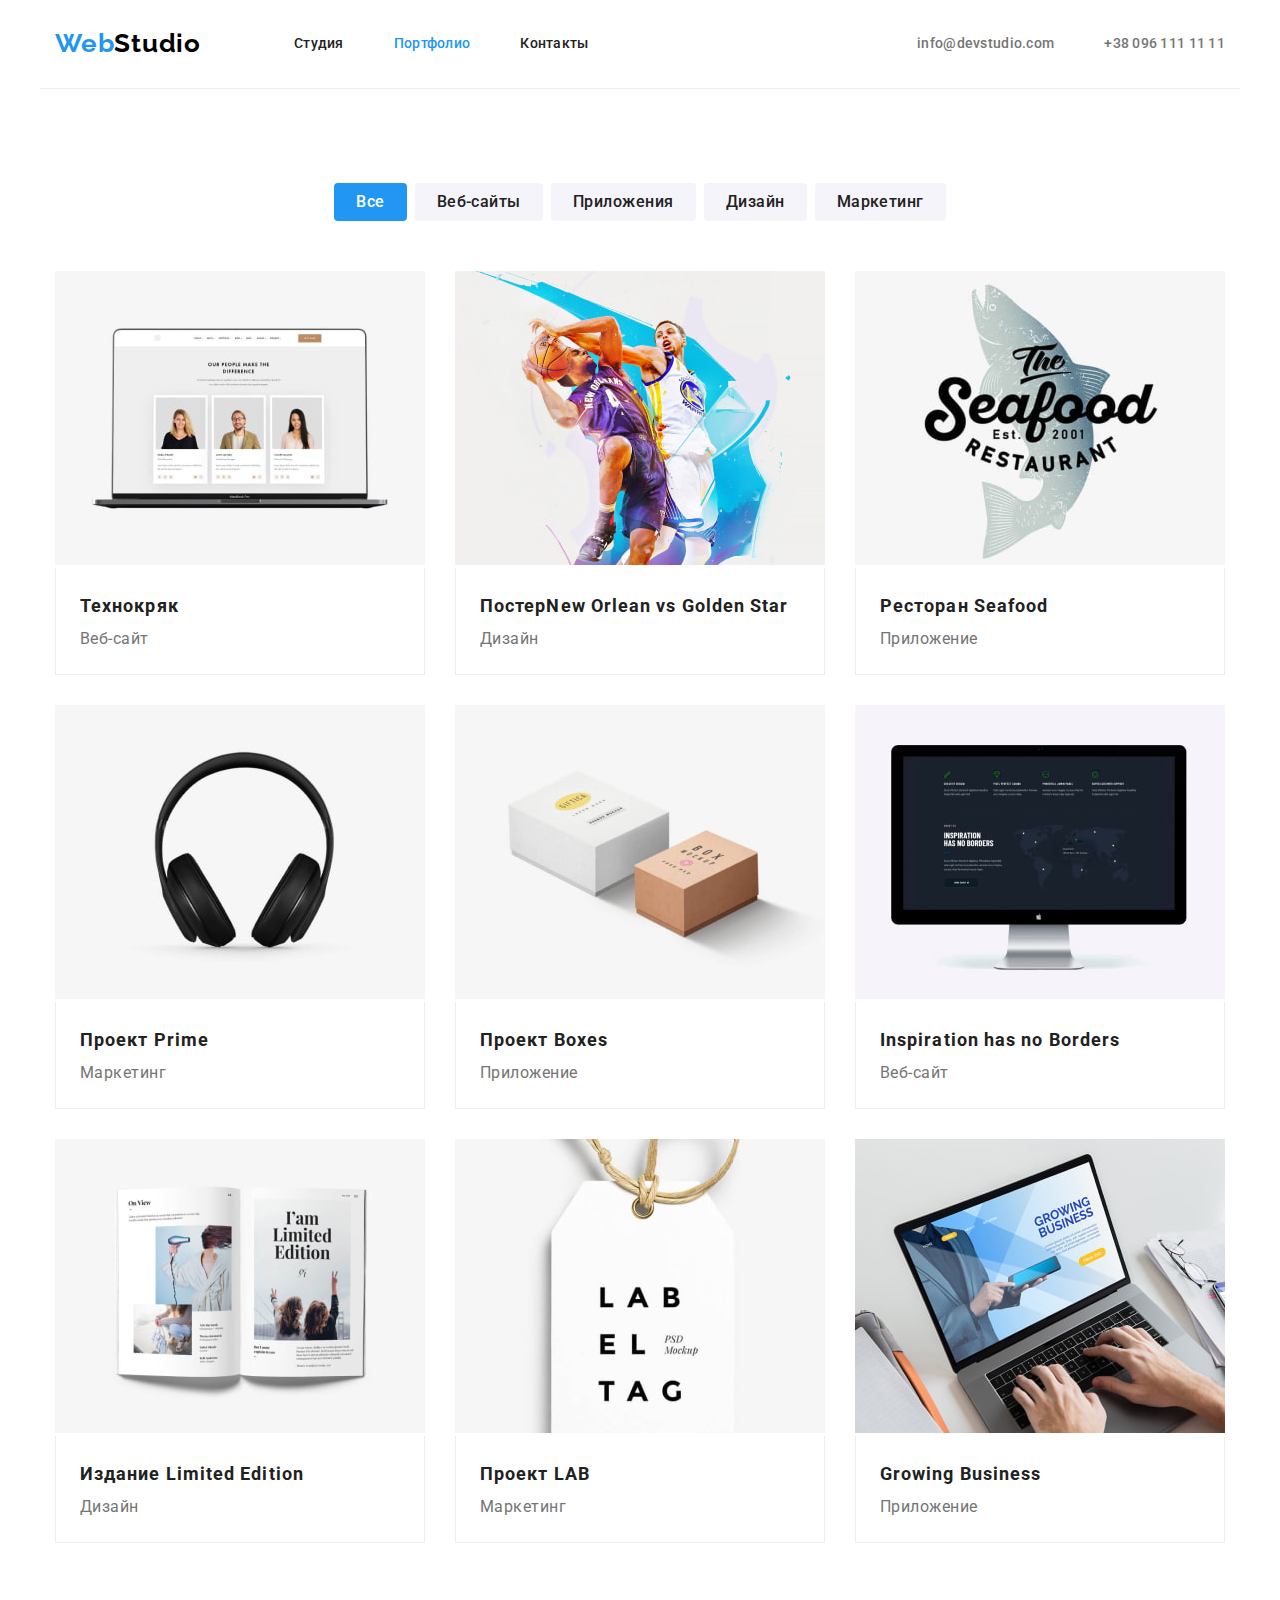
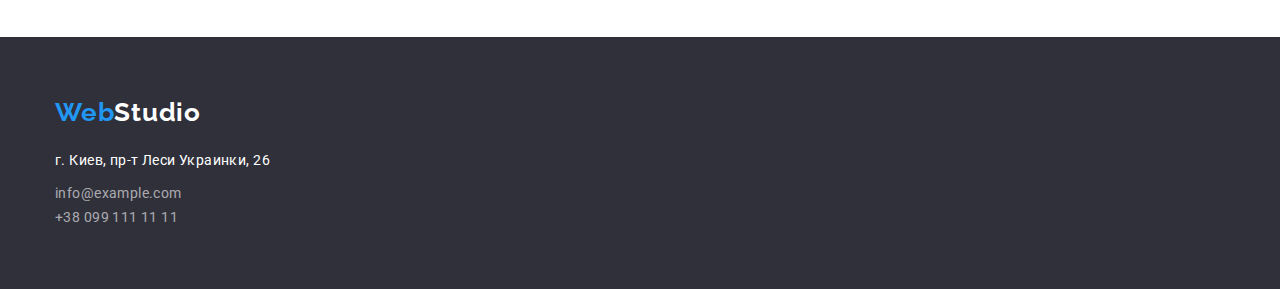
==== commit 9c1a82fd: "fixed" ====
--- a/portfolio.html
+++ b/portfolio.html
@@ -52,7 +52,7 @@
     </header>
     <main class="portfolio-page">
       <!-- Portfolio -->
-      <section class="portfolio">
+      <section class="portfolio section">
         <div class="container">
           <h1 hidden>Portfolio</h1>
           <!-- Filter -->
--- a/css/styles.css
+++ b/css/styles.css
@@ -38,13 +38,20 @@
   text-align: center;
 }
 
+.section {
+  padding-top: 94px;
+  padding-bottom: 94px;
+}
+
 .container {
-  width: 1200px;
   padding-left: 15px;
   padding-right: 15px;
   margin-right: auto;
   margin-left: auto;
-}
+  width: 1200px;
+}
+
+/*  Header  */
 
 .page-header {
   font-weight: 500;
@@ -75,15 +82,14 @@
 
 .page-header .container {
   display: flex;
+  justify-content: space-between;
   align-items: center;
-  justify-content: space-between;
-  height: 80px;
   border-bottom: 1px solid #ECECEC;
 }
 
 .logo {
+  margin-right: 93px;
   color: var(--header-logo-color);
-  margin-right: 93px;
 }
 
 .logo-web {
@@ -99,6 +105,9 @@
 }
 
 .nav-link {
+  display: inline-block;
+  padding-top: 36px;
+  padding-bottom: 36px;
   color: var(--main-text-color);
 }
 
@@ -116,6 +125,9 @@
 }
 
 .header-contact-link {
+  display: inline-block;
+  padding-top: 36px;
+  padding-bottom: 36px;
   color: var(--sub-color);
 }
 
@@ -126,9 +138,15 @@
   color: var(--web-logo-color);
 }
 
+/*  Hero  */
+
 .hero {
   background-color: var(--footer-background-color);
-  text-align: center;
+}
+
+.hero .container {
+  padding-top: 200px;
+  padding-bottom: 200px;
 }
 
 .hero-title {
@@ -139,31 +157,30 @@
   letter-spacing: 0.06em;
   text-transform: uppercase;
   margin-bottom: 30px;
+  text-align: center;
 }
 
 .hero-btn {
-  font-family: inherit;
-  font-weight: 700;
-  line-height: 1.875;
-  color: var(--main-white);
-  align-items: center;
-  letter-spacing: 0.06em;
-  background-color: var(--web-logo-color);
-  border-radius: 4px;
-  border-style: none;
+  display: block;
   min-width: 200px;
   height: 50px;
   padding-top: 10px;
   padding-right: 32px;
   padding-bottom: 10px;
   padding-left: 32px;
-}
-
-.benefits {
-  padding-top: 94px;
-  padding-bottom: 47px;
-}
-
+  margin-left: auto;
+  margin-right: auto;
+  font-family: inherit;
+  font-weight: 700;
+  line-height: 1.875;
+  color: var(--main-white);
+  letter-spacing: 0.06em;
+  background-color: var(--web-logo-color);
+  border-radius: 4px;
+  border-style: none;
+}
+
+/*  Benefits  */
 .benefits-list {
   display: flex ;
 }
@@ -189,9 +206,10 @@
   color: var(--sub-color);
 }
 
+/*  What we do  */
+
 .what-we-do {
-  padding-top: 47px;
-  padding-bottom: 94px;
+  padding-top: 0;
 }
 
 .what-we-do-list {
@@ -207,10 +225,10 @@
   margin-bottom: 50px;
 }
 
+/*  Team  */
+
 .team {
   background-color: var(--team-background-color);
-  padding-top: 94px;
-  padding-bottom: 94px;
 }
 
 .team-list {
@@ -247,6 +265,8 @@
   color: var(--sub-color);
 }
 
+/*  Footer  */
+
 .footer {
   background-color: var(--footer-background-color);
 }
@@ -285,10 +305,7 @@
   color: var(--web-logo-color);
 }
 
-.portfolio {
-  padding-top: 94px;
-  padding-bottom: 94px;
-}
+/*  Filter  */
 
 .filter-list {
   display: flex;
@@ -301,6 +318,11 @@
 }
 
 .filter-btn {
+  height: 38px;
+  padding-top: 6px;
+  padding-right: 22px;
+  padding-bottom: 6px;
+  padding-left: 22px;
   font-family: inherit;
   font-weight: 500;
   font-size: 16px;
@@ -309,11 +331,7 @@
   background-color: var(--team-background-color);
   border-radius: 4px;
   border-style: none;
-  height: 38px;
-  padding-top: 6px;
-  padding-right: 22px;
-  padding-bottom: 6px;
-  padding-left: 22px;
+
 }
 
 .all {
@@ -323,9 +341,11 @@
 
 .filter-btn:hover,
 .filter-btn:focus {
+  color: var(--main-white);
   background-color: var(--web-logo-color);
-  color: var(--main-white);
-}
+}
+
+/*  Projects  */
 
 .projects-list {
   display: flex;
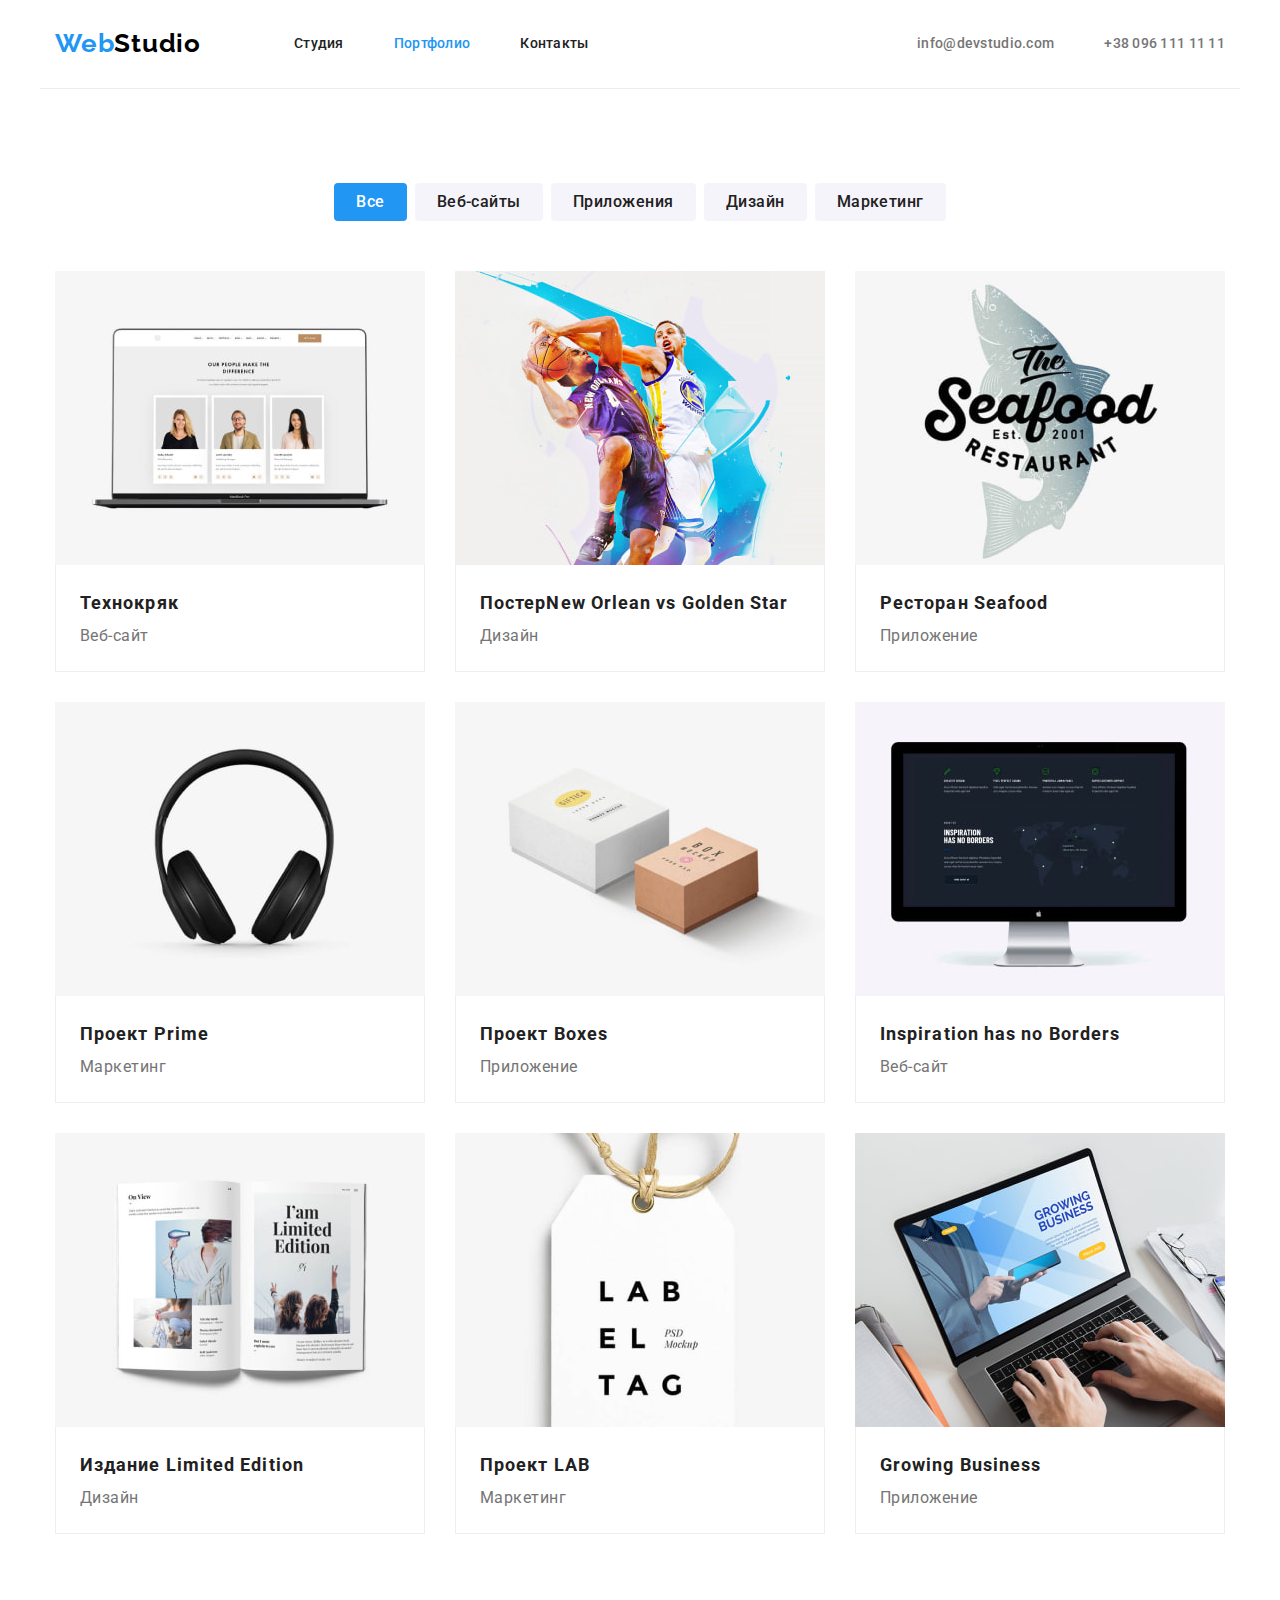
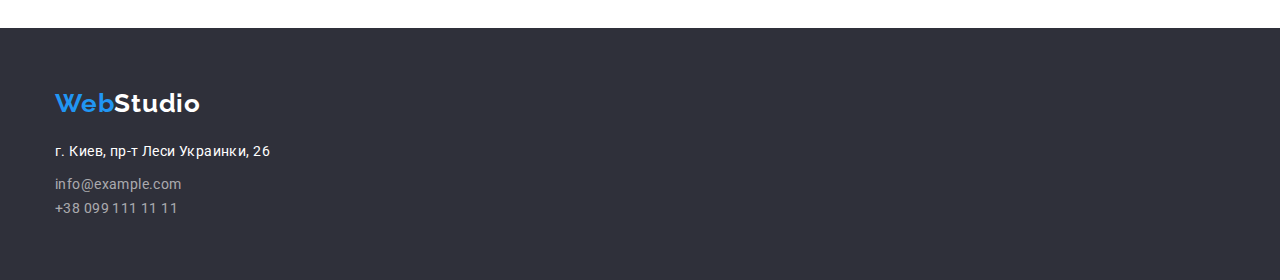
==== commit bd629605: "Update portfolio.html" ====
--- a/portfolio.html
+++ b/portfolio.html
@@ -75,13 +75,12 @@
           <!-- Projects -->
           <ul class="projects-list list">
             <li class="projects-item">
-              <a class="projects-link link" href="#techkriak">
+              <a class="projects-link link" href="#">
                 <img
                   src="./images/projects/technokriak.jpg"
                   alt="Технокряк"
                   width="370"
                   height="294"
-                  id="techkriak"
                 />
                 <div class="projects-text">
                   <h2 class="projects-subtitle">Технокряк</h2>
@@ -90,13 +89,12 @@
               </a>
             </li>
             <li class="projects-item">
-              <a class="projects-link link" href="#new-orlean">
+              <a class="projects-link link" href="#">
                 <img
                   src="./images/projects/poster-new-orlean.jpg"
                   alt="Баскетболисты"
                   width="370"
                   height="294"
-                  id="new-orlean"
                 />
                 <div class="projects-text">
                   <h2 class="projects-subtitle">
@@ -107,13 +105,12 @@
               </a>
             </li>
             <li class="projects-item">
-              <a class="projects-link link" href="#seefood">
+              <a class="projects-link link" href="#">
                 <img
                   src="./images/projects/app-seefood.jpg"
                   alt="Логотип ресторана"
                   width="370"
                   height="294"
-                  id="seefood"
                 />
                 <div class="projects-text">
                   <h2 class="projects-subtitle">Ресторан <span lang="en">Seafood</span></h2>
@@ -122,13 +119,12 @@
               </a>
             </li>
             <li class="projects-item">
-              <a class="projects-link link" href="#prime">
+              <a class="projects-link link" href="#">
                 <img
                   src="./images/projects/project-prime.jpg"
                   alt="Логотип"
                   width="370"
                   height="294"
-                  id="prime"
                 />
                 <div class="projects-text">
                   <h2 class="projects-subtitle">Проект <span lang="en">Prime</span></h2>
@@ -137,13 +133,12 @@
               </a>
             </li>
             <li class="projects-item">
-              <a class="projects-link link" href="#boxes">
+              <a class="projects-link link" href="#">
                 <img
                   src="./images/projects/app-boxes.jpg"
                   alt="Логотип"
                   width="370"
                   height="294"
-                  id="boxes"
                 />
                 <div class="projects-text">
                   <h2 class="projects-subtitle">Проект <span lang="en">Boxes</span></h2>
@@ -152,13 +147,12 @@
               </a>
             </li>
             <li class="projects-item">
-              <a class="projects-link link" href="#inspiration">
+              <a class="projects-link link" href="#">
                 <img
                   src="./images/projects/inspiration.jpg"
                   alt="Логотип"
                   width="370"
                   height="294"
-                  id="inspiration"
                 />
                 <div class="projects-text">
                   <h2 class="projects-subtitle" lang="en">Inspiration has no Borders</h2>
@@ -167,13 +161,12 @@
               </a>
             </li>
             <li class="projects-item">
-              <a class="projects-link link" href="#lim-edition">
+              <a class="projects-link link" href="#">
                 <img
                   src="./images/projects/limited-edition.jpg"
                   alt="Логотип"
                   width="370"
                   height="294"
-                  id="lim-edition"
                 />
                 <div class="projects-text">
                   <h2 class="projects-subtitle">Издание <span lang="en">Limited Edition</span></h2>
@@ -182,13 +175,12 @@
               </a>
             </li>
             <li class="projects-item">
-              <a class="projects-link link" href="#lab">
+              <a class="projects-link link" href="#">
                 <img
                   src="./images/projects/project-lab.jpg"
                   alt="Логотип"
                   width="370"
                   height="294"
-                  id="lab"
                 />
                 <div class="projects-text">
                   <h2 class="projects-subtitle">Проект <span lang="en">LAB</span></h2>
@@ -197,13 +189,12 @@
               </a>
             </li>
             <li class="projects-item">
-              <a class="projects-link link" href="#business">
+              <a class="projects-link link" href="#">
                 <img
                   src="./images/projects/growing-business.jpg"
                   alt="Логотип"
                   width="370"
                   height="294"
-                  id="business"
                 />
                 <div class="projects-text">
                   <h2 class="projects-subtitle" lang="en">Growing Business</h2>
--- a/css/styles.css
+++ b/css/styles.css
@@ -20,6 +20,12 @@
   margin: 0;
   padding: 0;
 }
+
+img {
+    display: block;
+    max-width: 100%;
+    height: auto; 
+  }
 
 .link {
   text-decoration: none;
@@ -163,7 +169,6 @@
 .hero-btn {
   display: block;
   min-width: 200px;
-  height: 50px;
   padding-top: 10px;
   padding-right: 32px;
   padding-bottom: 10px;
@@ -318,7 +323,6 @@
 }
 
 .filter-btn {
-  height: 38px;
   padding-top: 6px;
   padding-right: 22px;
   padding-bottom: 6px;
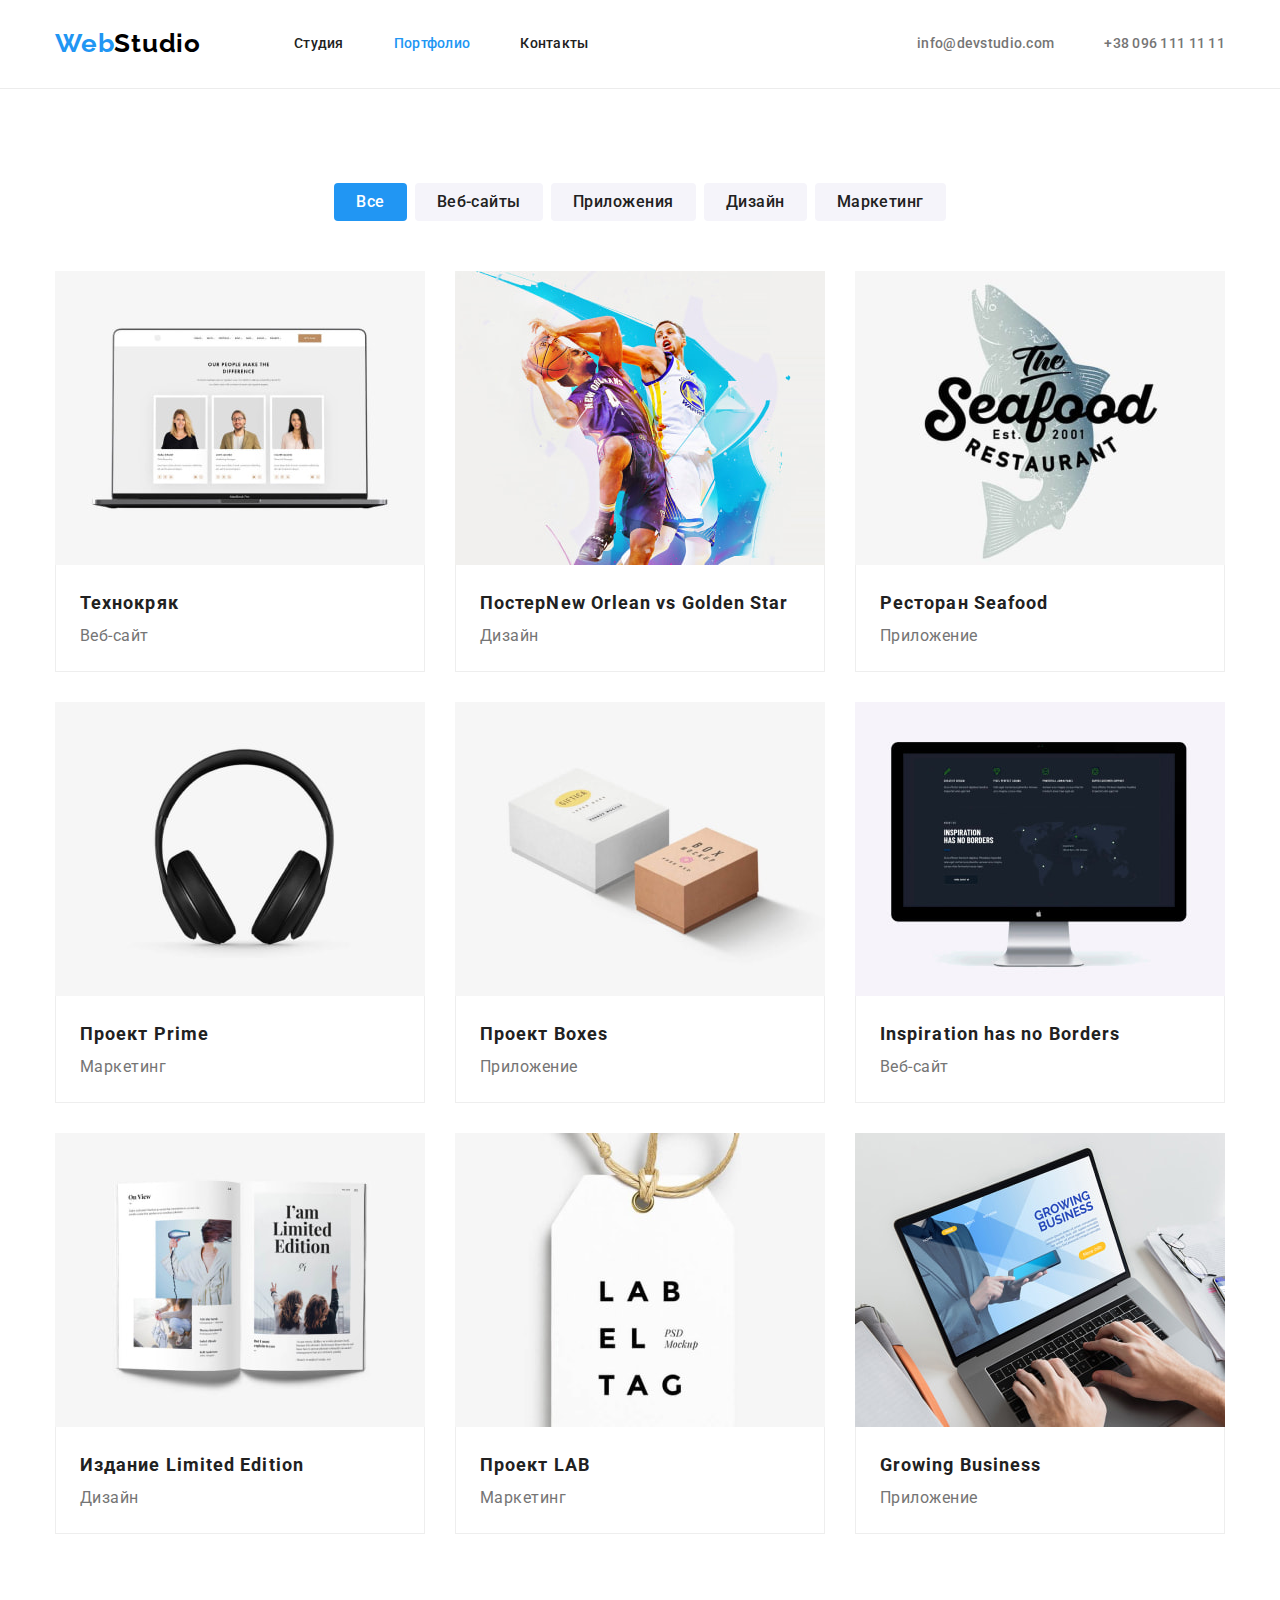
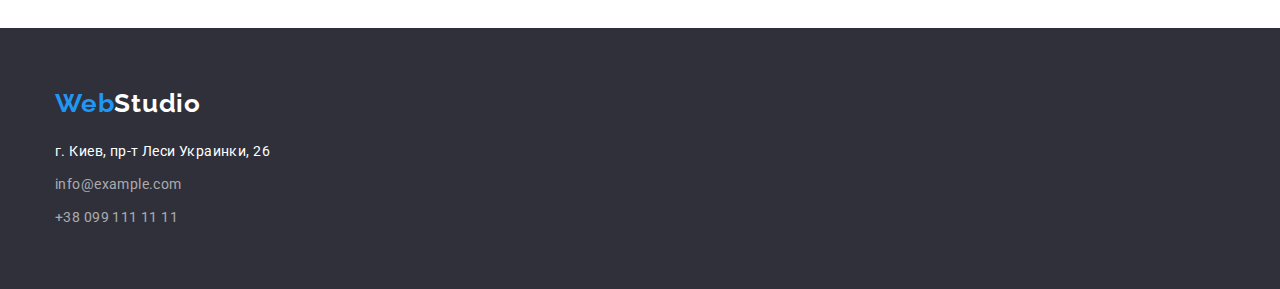
==== commit 3a26309b: "resubmit" ====
--- a/portfolio.html
+++ b/portfolio.html
@@ -215,12 +215,12 @@
         <address class="contacts-footer">
           <ul class="footer-list list">
             <li class="footer-address">г. Киев, пр-т Леси Украинки, 26</li>
-            <li class="footer-list-item">
+            <li class="footer-list-item mail">
               <a class="footer-contact-link link" href="mailto:info@example.com"
                 >info@example.com</a
               >
             </li>
-            <li class="footer-list-item">
+            <li class="footer-list-item phone">
               <a class="footer-contact-link link" href="tel:+380991111111">+38 099 111 11 11</a>
             </li>
           </ul>
--- a/css/styles.css
+++ b/css/styles.css
@@ -55,14 +55,6 @@
   margin-right: auto;
   margin-left: auto;
   width: 1200px;
-}
-
-/*  Header  */
-
-.page-header {
-  font-weight: 500;
-  line-height: 1.14;
-  letter-spacing: 0.02em;
 }
 
 .logo,
@@ -77,6 +69,15 @@
   letter-spacing: 0.03em;
 }
 
+/*  Header  */
+
+.page-header {
+  font-weight: 500;
+  line-height: 1.14;
+  letter-spacing: 0.02em;
+  border-bottom: 1px solid #ECECEC;
+}
+
 .logo,
 .logo-footer {
   font-family: 'Raleway';
@@ -90,12 +91,23 @@
   display: flex;
   justify-content: space-between;
   align-items: center;
-  border-bottom: 1px solid #ECECEC;
 }
 
 .logo {
   margin-right: 93px;
   color: var(--header-logo-color);
+}
+
+/*  Ideal padding for container
+  .logo {
+  padding-top: 28.378px;
+  padding-bottom: 28.378px;
+}
+*/
+
+.logo {
+  padding-top: 24px;
+  padding-bottom: 24px;
 }
 
 .logo-web {
@@ -150,7 +162,7 @@
   background-color: var(--footer-background-color);
 }
 
-.hero .container {
+.hero {
   padding-top: 200px;
   padding-bottom: 200px;
 }
@@ -245,14 +257,11 @@
   background-color: var(--main-white);
   box-shadow: 0px 1px 3px rgba(0, 0, 0, 0.12), 0px 1px 1px rgba(0, 0, 0, 0.14), 0px 2px 1px rgba(0, 0, 0, 0.2);
   border-radius: 0px 0px 4px 4px;
-}
-
-.team-item-name {
-  padding-top: 30px;
-}
-
-.team-item-prof {
   padding-bottom: 30px;
+}
+
+.team-item-photo {
+  margin-bottom: 30px;
 }
 
 .team-item-name,
